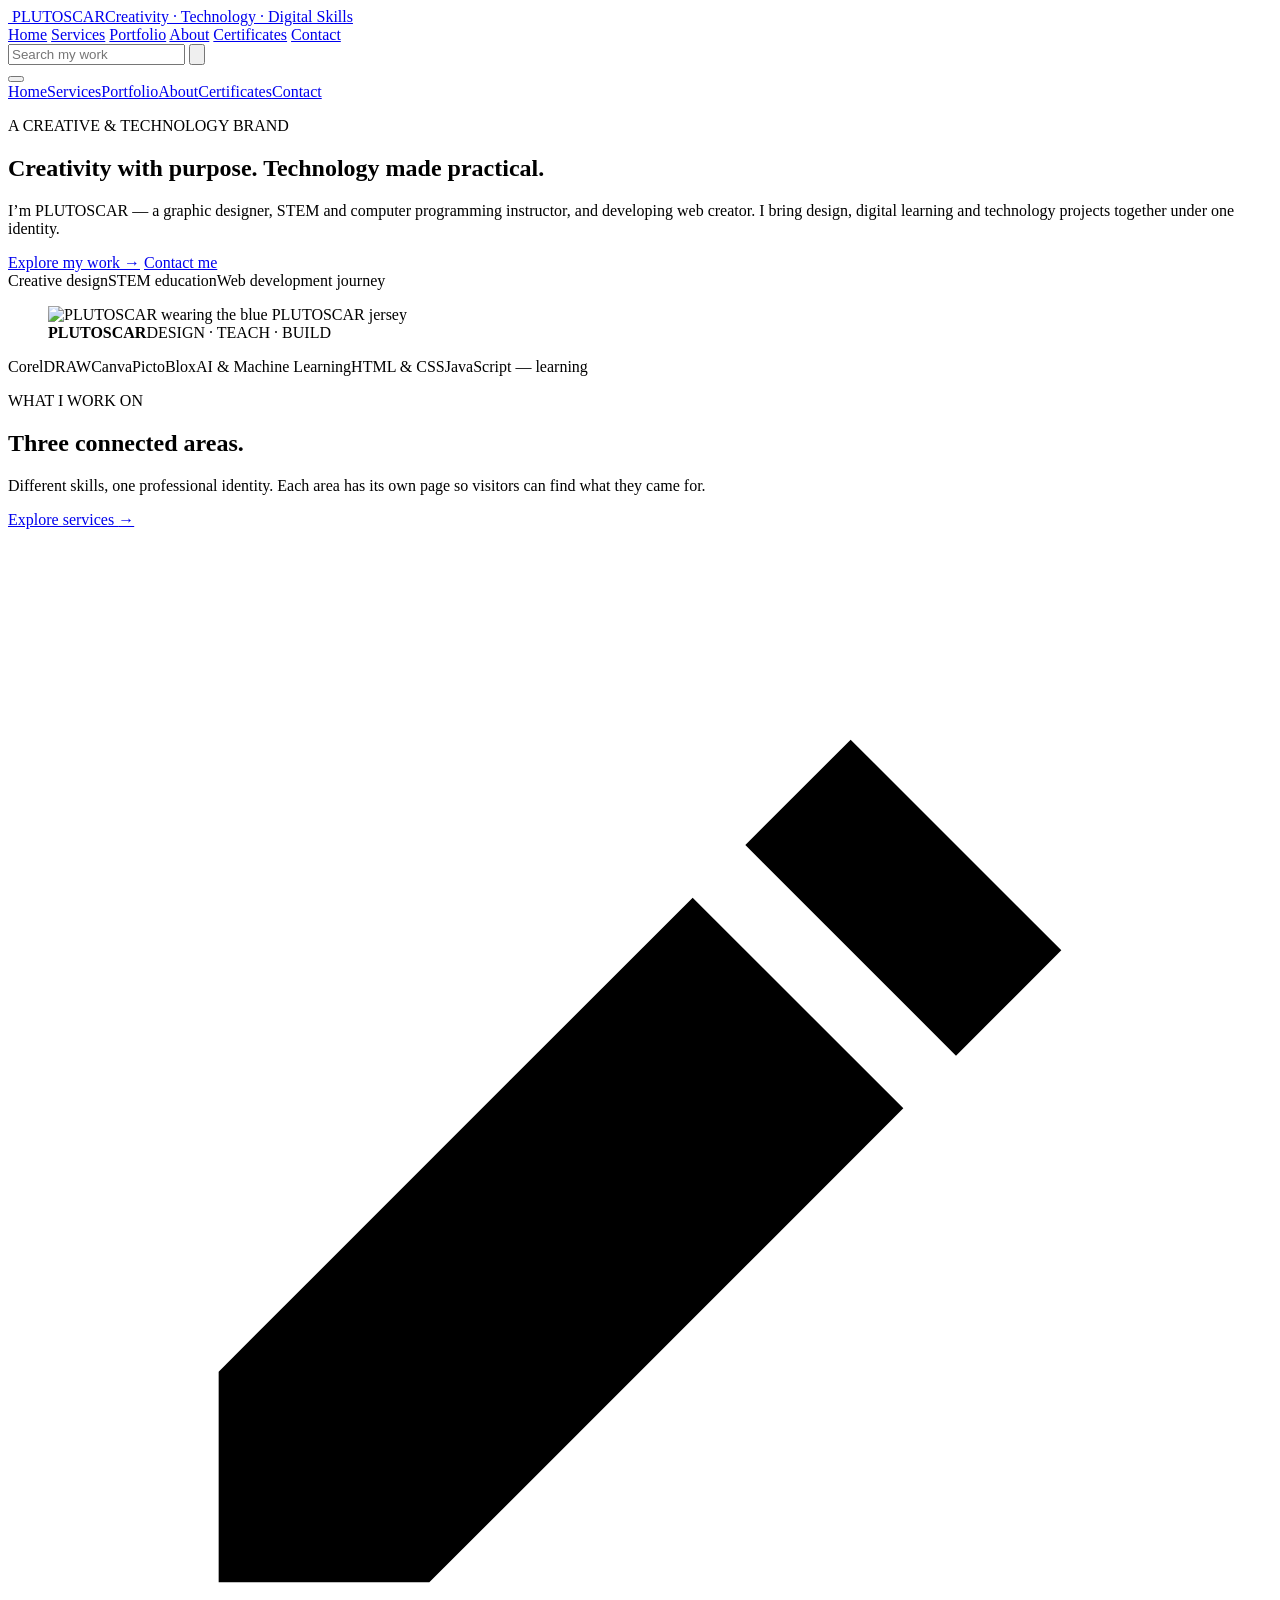
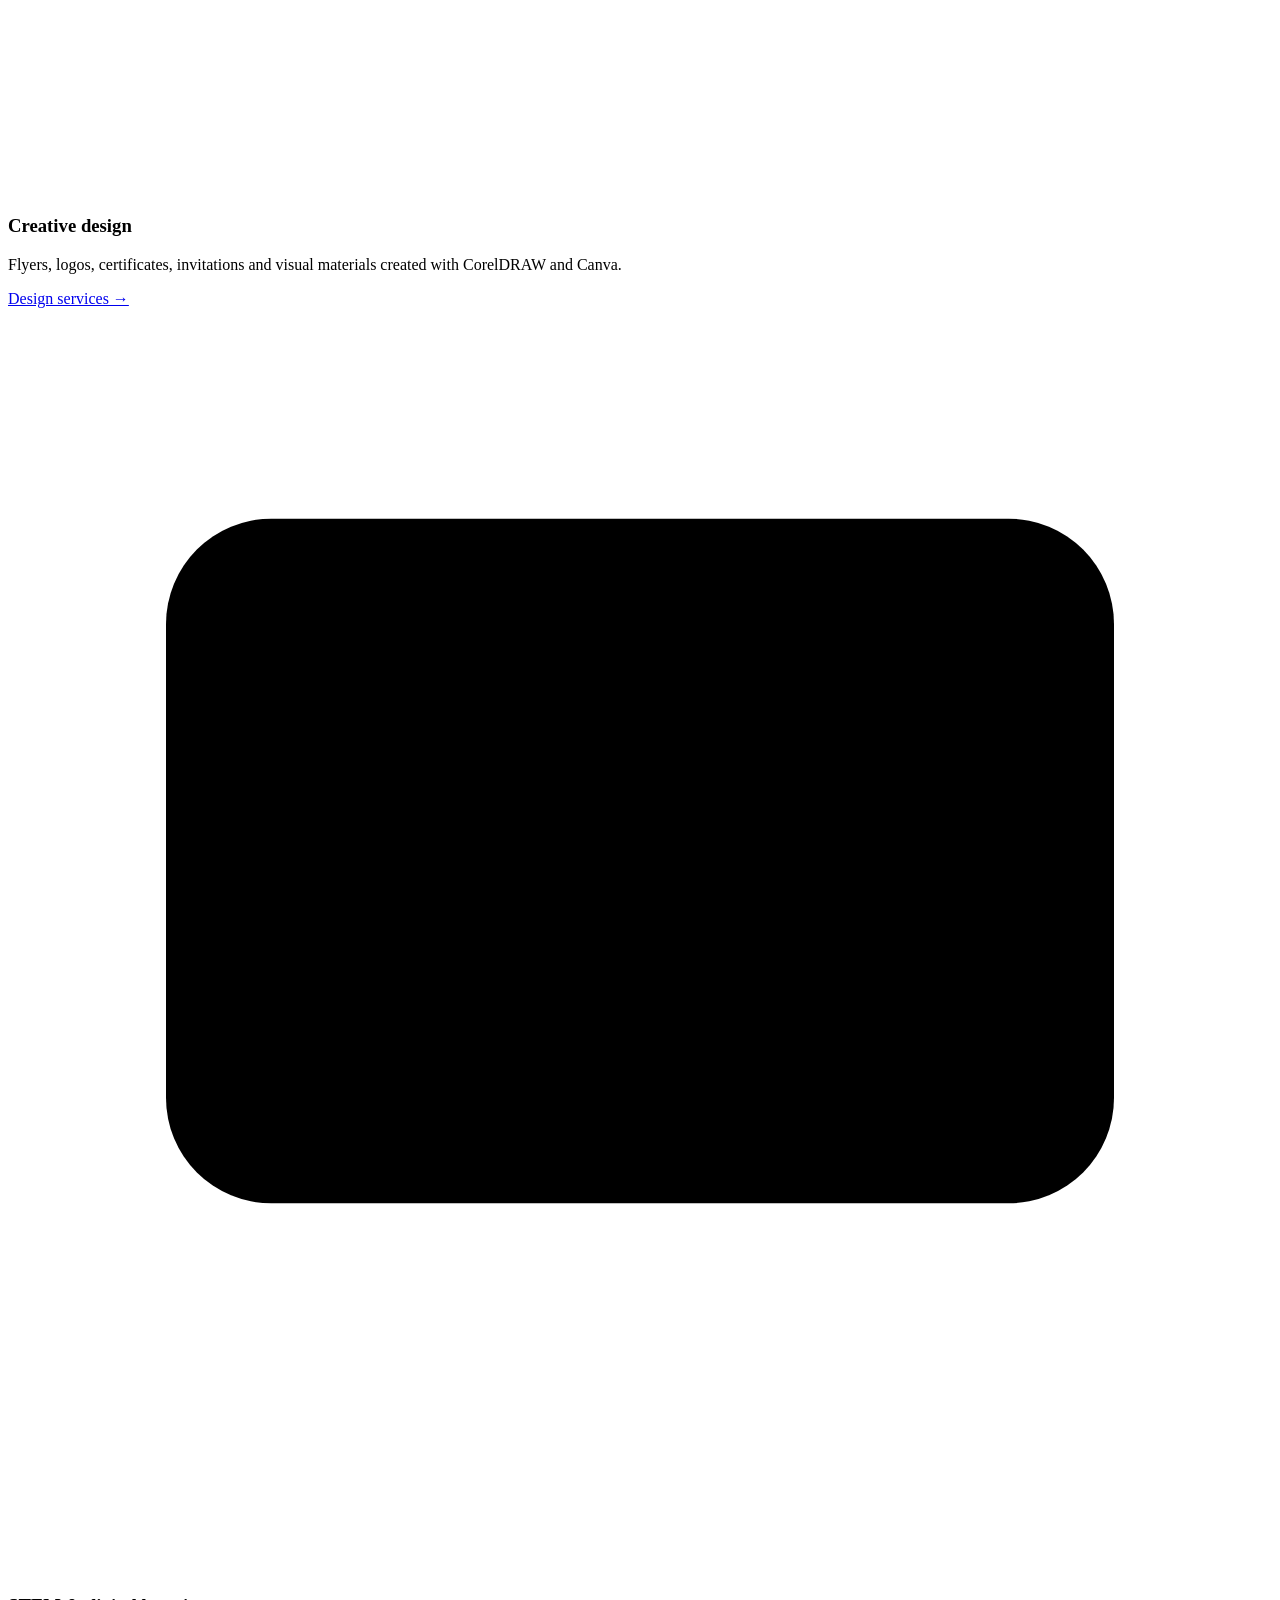
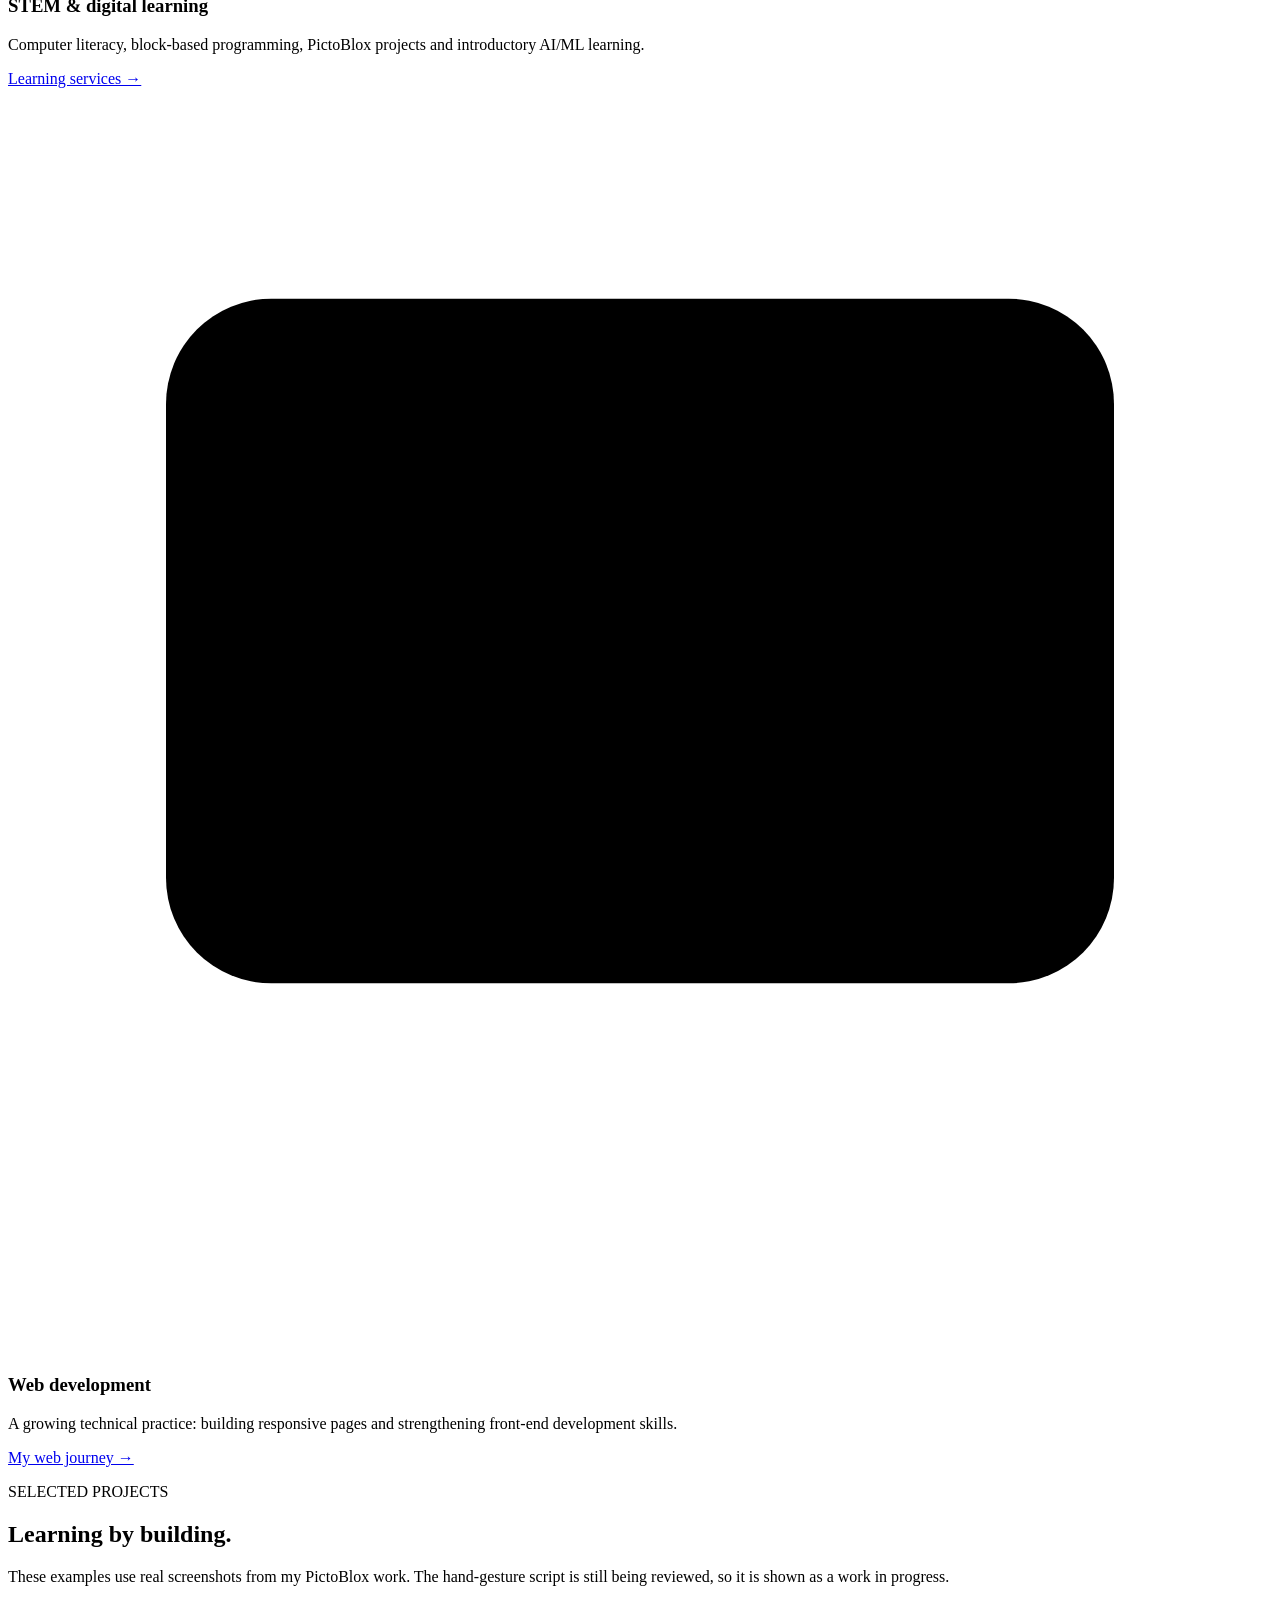
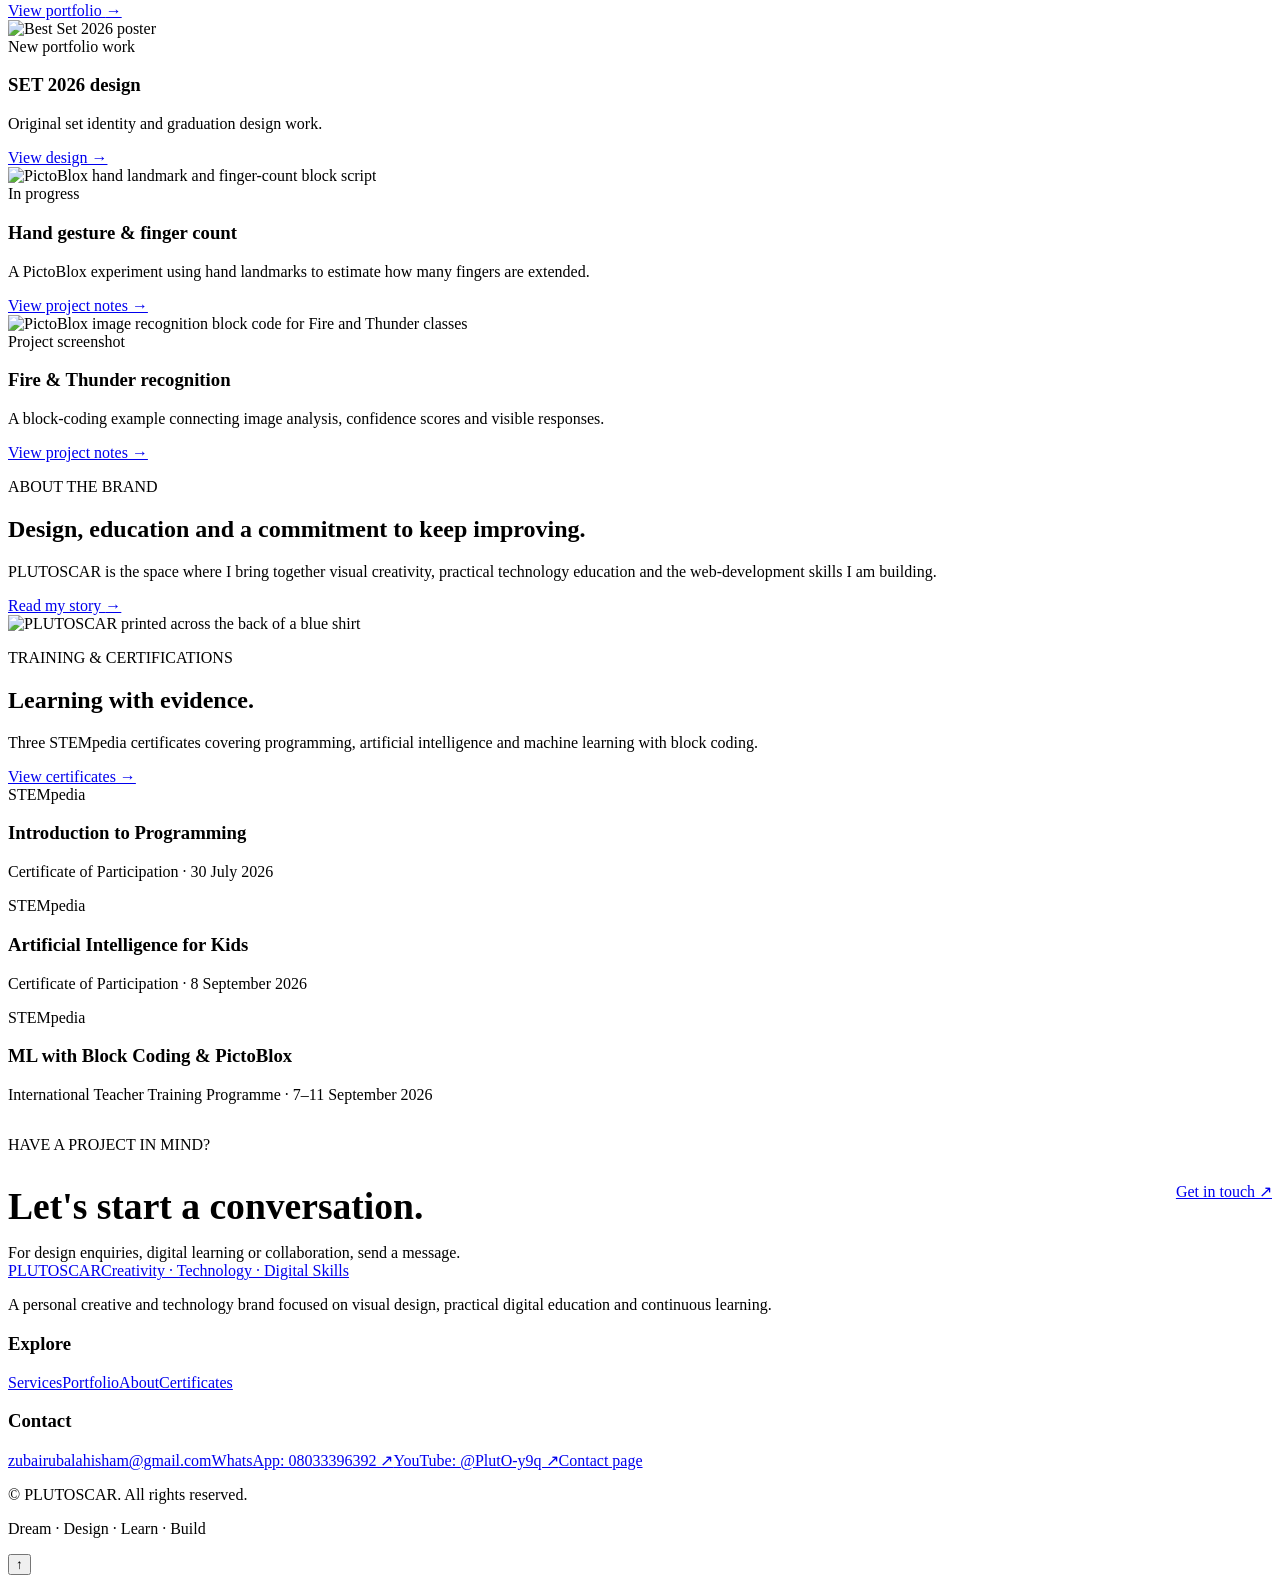
==== index.html @ b6f43dd4 "Add files via upload" ====
<!doctype html>
<html lang="en">
<head>
  <meta charset="utf-8">
  <meta name="viewport" content="width=device-width, initial-scale=1">
  <meta name="description" content="PLUTOSCAR brings together graphic design, STEM and digital education, and developing web projects.">
  <meta name="theme-color" content="#070b14">
  <title>PLUTOSCAR | Creativity, Technology & Digital Skills</title>
  <link rel="icon" href="assets/plutoscar-mark.svg" type="image/svg+xml">
  <link rel="stylesheet" href="css/General.css"><link rel="stylesheet" href="css/Header.css">
  <script src="js/main.js" defer></script>
</head>
<body data-page="home">
<header class="site-header">
  <div class="container header-inner">
    <a class="brand" href="index.html" aria-label="PLUTOSCAR home">
      <img class="brand-mark" src="assets/plutoscar-mark.svg" alt="">
      <span class="brand-copy"><span class="brand-name">PLUTOSCAR</span><span class="brand-tagline">Creativity · Technology · Digital Skills</span></span>
    </a>
    <nav class="desktop-nav" aria-label="Main navigation">
      <a class="nav-link" href="index.html" aria-current="page">Home</a>
      <a class="nav-link" href="services.html">Services</a>
      <a class="nav-link" href="portfolio.html">Portfolio</a>
      <a class="nav-link" href="about.html">About</a>
      <a class="nav-link" href="certificates.html">Certificates</a>
      <a class="nav-link" href="contact.html">Contact</a>
    </nav>
    <form class="site-search" action="portfolio.html" method="get" role="search" aria-label="Search portfolio">
      <input type="search" name="q" placeholder="Search my work" aria-label="Search my work">
      <button type="submit" aria-label="Search"><svg viewBox="0 0 24 24"><circle cx="10.8" cy="10.8" r="6.8"/><path d="m16 16 5 5"/></svg></button>
    </form>
    <button class="menu-toggle" type="button" aria-label="Open navigation menu" aria-expanded="false" aria-controls="mobile-nav"><span></span><span></span><span></span></button>
  </div>
  <nav class="mobile-nav" id="mobile-nav" aria-label="Mobile navigation">
    <a href="index.html" aria-current="page">Home</a><a href="services.html">Services</a><a href="portfolio.html">Portfolio</a><a href="about.html">About</a><a href="certificates.html">Certificates</a><a href="contact.html">Contact</a>
  </nav>
</header>
<main class="page-main">
  <section class="home-hero">
    <div class="container hero-grid">
      <div class="hero-copy reveal">
        <p class="eyebrow">A CREATIVE & TECHNOLOGY BRAND</p>
        <h1>Creativity with purpose. <span>Technology made practical.</span></h1>
        <p class="lead">I’m PLUTOSCAR — a graphic designer, STEM and computer programming instructor, and developing web creator. I bring design, digital learning and technology projects together under one identity.</p>
        <div class="hero-actions">
          <a class="button button-primary" href="portfolio.html">Explore my work <span aria-hidden="true">→</span></a>
          <a class="button button-secondary" href="contact.html">Contact me</a>
        </div>
        <div class="hero-meta"><span>Creative design</span><span>STEM education</span><span>Web development journey</span></div>
      </div>
      <figure class="portrait-wrap reveal">
        <img class="portrait" src="assets/photos/plutoscar-blue-shirt.jpg" alt="PLUTOSCAR wearing the blue PLUTOSCAR jersey">
        <figcaption class="portrait-caption"><strong>PLUTOSCAR</strong><span>DESIGN · TEACH · BUILD</span></figcaption>
      </figure>
    </div>
  </section>

  <div class="identity-strip" aria-label="Tools and areas"><span>CorelDRAW</span><span>Canva</span><span>PictoBlox</span><span>AI & Machine Learning</span><span>HTML & CSS</span><span>JavaScript — learning</span></div>

  <section class="section">
    <div class="container">
      <div class="section-heading reveal"><div><p class="eyebrow">WHAT I WORK ON</p><h2>Three connected areas.</h2><p>Different skills, one professional identity. Each area has its own page so visitors can find what they came for.</p></div><a class="text-link" href="services.html">Explore services <span aria-hidden="true">→</span></a></div>
      <div class="grid-3">
        <article class="card card-pad service-preview-card reveal"><div class="icon-box"><svg viewBox="0 0 24 24"><path d="m4 16 9-9 4 4-9 9H4zM14 6l2-2 4 4-2 2M4 20h16"/></svg></div><h3>Creative design</h3><p>Flyers, logos, certificates, invitations and visual materials created with CorelDRAW and Canva.</p><a class="text-link" href="services.html#design">Design services →</a></article>
        <article class="card card-pad service-preview-card reveal"><div class="icon-box"><svg viewBox="0 0 24 24"><rect x="3" y="4" width="18" height="13" rx="2"/><path d="M8 21h8M12 17v4M8 9l-2 2 2 2M16 9l2 2-2 2"/></svg></div><h3>STEM & digital learning</h3><p>Computer literacy, block-based programming, PictoBlox projects and introductory AI/ML learning.</p><a class="text-link" href="services.html#stem">Learning services →</a></article>
        <article class="card card-pad service-preview-card reveal"><div class="icon-box"><svg viewBox="0 0 24 24"><rect x="3" y="4" width="18" height="13" rx="2"/><path d="m8 9-2 2 2 2m8-4 2 2-2 2m-3-5-2 6M8 21h8m-4-4v4"/></svg></div><h3>Web development</h3><p>A growing technical practice: building responsive pages and strengthening front-end development skills.</p><a class="text-link" href="services.html#web">My web journey →</a></article>
      </div>
    </div>
  </section>

  <section class="section section-divider">
    <div class="container">
      <div class="section-heading reveal"><div><p class="eyebrow">SELECTED PROJECTS</p><h2>Learning by building.</h2><p>These examples use real screenshots from my PictoBlox work. The hand-gesture script is still being reviewed, so it is shown as a work in progress.</p></div><a class="text-link" href="portfolio.html">View portfolio <span aria-hidden="true">→</span></a></div>
      <div class="feature-work">
        <article class="card feature-card reveal"><img src="assets/portfolio/set-2026-poster.png" alt="Best Set 2026 poster"><div><span class="status">New portfolio work</span><h3>SET 2026 design</h3><p>Original set identity and graduation design work.</p><a class="text-link" href="portfolio.html#set-2026-poster">View design →</a></div></article>
        <article class="card feature-card reveal"><img src="assets/projects/pictoblox-hand-gesture-script.png" alt="PictoBlox hand landmark and finger-count block script"><div><span class="status status-wip">In progress</span><h3>Hand gesture & finger count</h3><p>A PictoBlox experiment using hand landmarks to estimate how many fingers are extended.</p><a class="text-link" href="portfolio.html#hand-gesture">View project notes →</a></div></article>
        <article class="card feature-card reveal"><img src="assets/projects/pictoblox-fire-thunder-recognition.png" alt="PictoBlox image recognition block code for Fire and Thunder classes"><div><span class="status">Project screenshot</span><h3>Fire & Thunder recognition</h3><p>A block-coding example connecting image analysis, confidence scores and visible responses.</p><a class="text-link" href="portfolio.html#fire-thunder">View project notes →</a></div></article>
      </div>
    </div>
  </section>

  <section class="section section-divider">
    <div class="container card home-about-band reveal">
      <div><p class="eyebrow">ABOUT THE BRAND</p><h2>Design, education and a commitment to keep improving.</h2><p class="lead">PLUTOSCAR is the space where I bring together visual creativity, practical technology education and the web-development skills I am building.</p><a class="button button-secondary" href="about.html">Read my story <span aria-hidden="true">→</span></a></div>
      <img class="home-about-photo" src="assets/photos/plutoscar-blue-shirt.jpg" alt="PLUTOSCAR printed across the back of a blue shirt">
    </div>
  </section>

  <section class="section section-divider">
    <div class="container">
      <div class="section-heading reveal"><div><p class="eyebrow">TRAINING & CERTIFICATIONS</p><h2>Learning with evidence.</h2><p>Three STEMpedia certificates covering programming, artificial intelligence and machine learning with block coding.</p></div><a class="text-link" href="certificates.html">View certificates →</a></div>
      <div class="grid-3">
        <article class="card card-pad reveal"><span class="status">STEMpedia</span><h3>Introduction to Programming</h3><p class="small">Certificate of Participation · 30 July 2026</p></article>
        <article class="card card-pad reveal"><span class="status">STEMpedia</span><h3>Artificial Intelligence for Kids</h3><p class="small">Certificate of Participation · 8 September 2026</p></article>
        <article class="card card-pad reveal"><span class="status">STEMpedia</span><h3>ML with Block Coding & PictoBlox</h3><p class="small">International Teacher Training Programme · 7–11 September 2026</p></article>
      </div>
    </div>
  </section>

  <section class="section-sm">
    <div class="container card card-pad reveal" style="display:flex;align-items:center;justify-content:space-between;gap:24px;flex-wrap:wrap">
      <div><p class="eyebrow">HAVE A PROJECT IN MIND?</p><h2 style="font-size:clamp(1.65rem,3vw,2.35rem);margin-bottom:7px">Let's start a conversation.</h2><p style="margin-bottom:0">For design enquiries, digital learning or collaboration, send a message.</p></div><a class="button button-primary" href="contact.html">Get in touch <span aria-hidden="true">↗</span></a>
    </div>
  </section>
</main>
<footer class="site-footer"><div class="container footer-main"><div class="footer-about"><a class="brand" href="index.html"><img class="brand-mark" src="assets/plutoscar-mark.svg" alt=""><span class="brand-copy"><span class="brand-name">PLUTOSCAR</span><span class="brand-tagline">Creativity · Technology · Digital Skills</span></span></a><p>A personal creative and technology brand focused on visual design, practical digital education and continuous learning.</p></div><div class="footer-column"><h3>Explore</h3><div class="footer-links"><a href="services.html">Services</a><a href="portfolio.html">Portfolio</a><a href="about.html">About</a><a href="certificates.html">Certificates</a></div></div><div class="footer-column"><h3>Contact</h3><div class="footer-links"><a href="mailto:zubairubalahisham@gmail.com">zubairubalahisham@gmail.com</a><a href="https://wa.me/2348033396392" target="_blank" rel="noopener">WhatsApp: 08033396392 ↗</a><a href="https://www.youtube.com/@PlutO-y9q" target="_blank" rel="noopener noreferrer">YouTube: @PlutO-y9q ↗</a><a href="contact.html">Contact page</a></div></div></div><div class="container footer-bottom"><p>© <span data-current-year></span> PLUTOSCAR. All rights reserved.</p><p>Dream · Design · Learn · Build</p></div></footer>
<button class="back-to-top" type="button" aria-label="Back to top">↑</button>
</body>
</html>
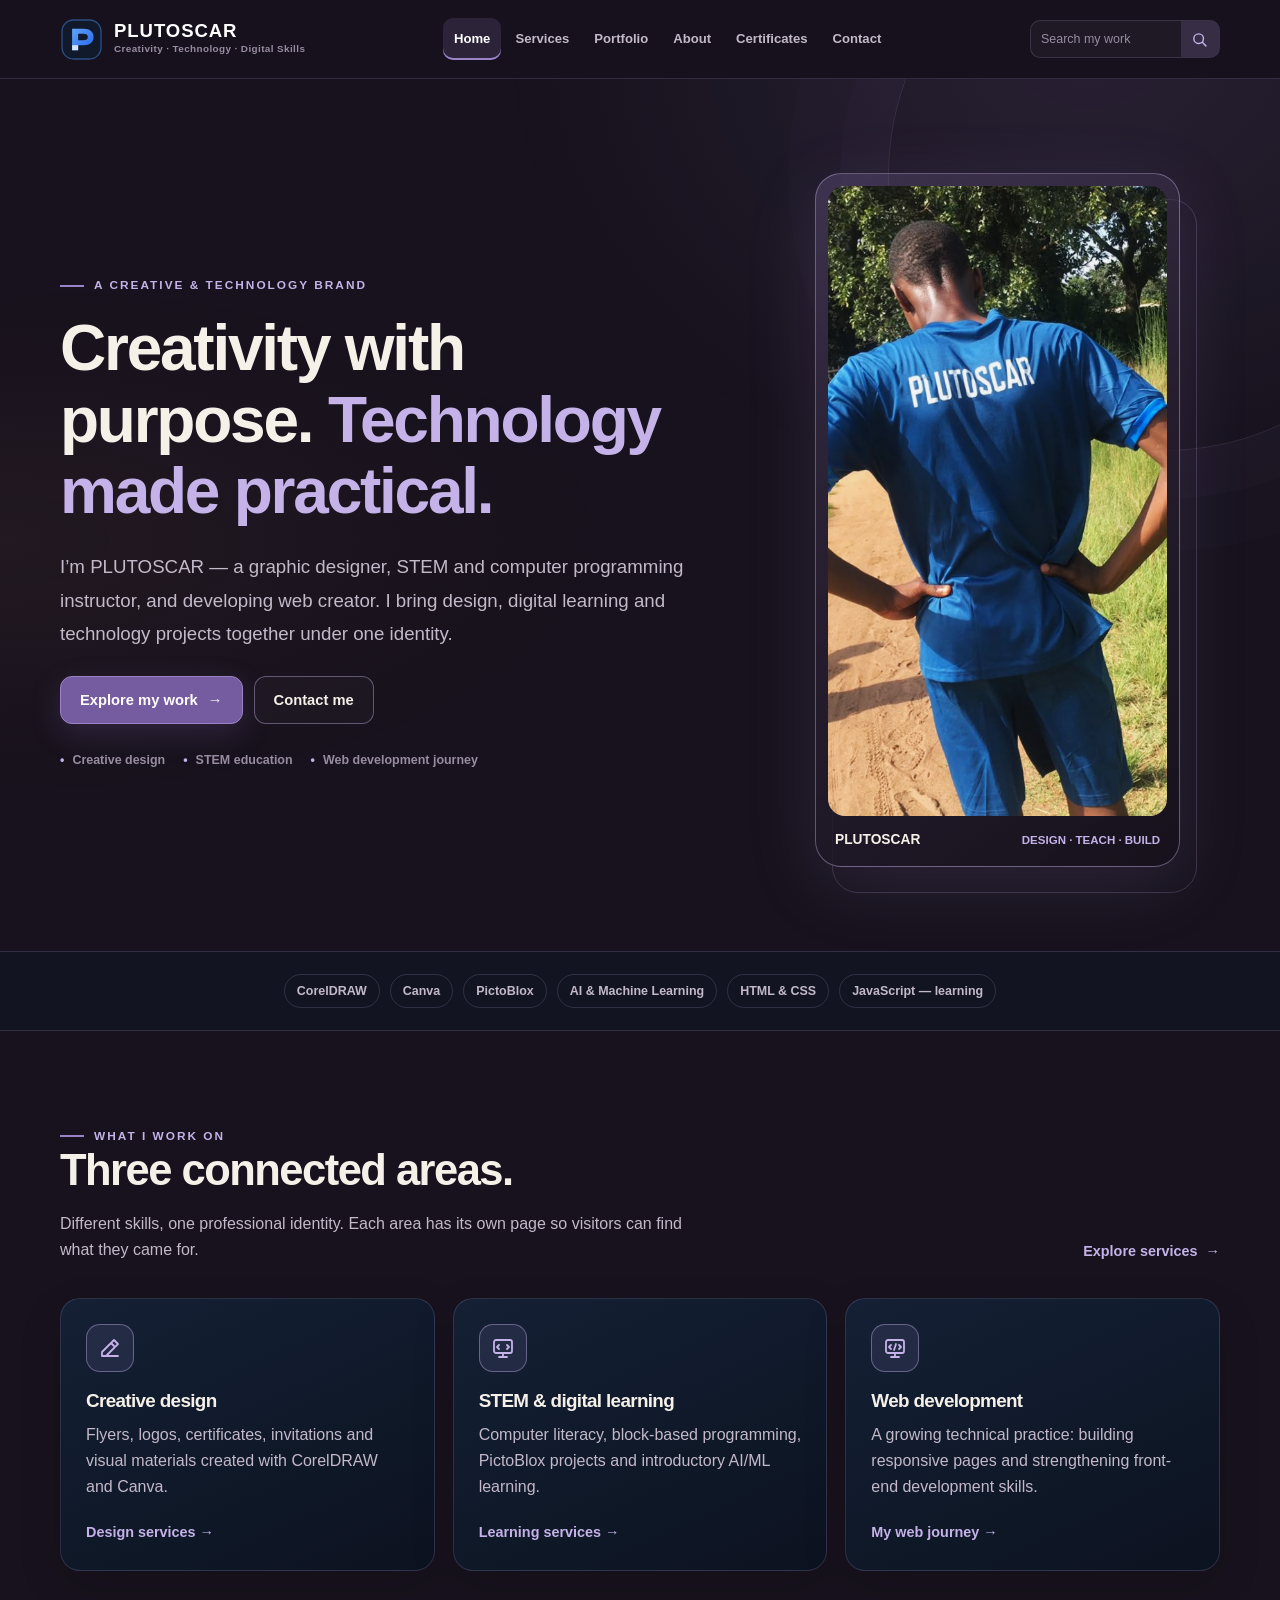
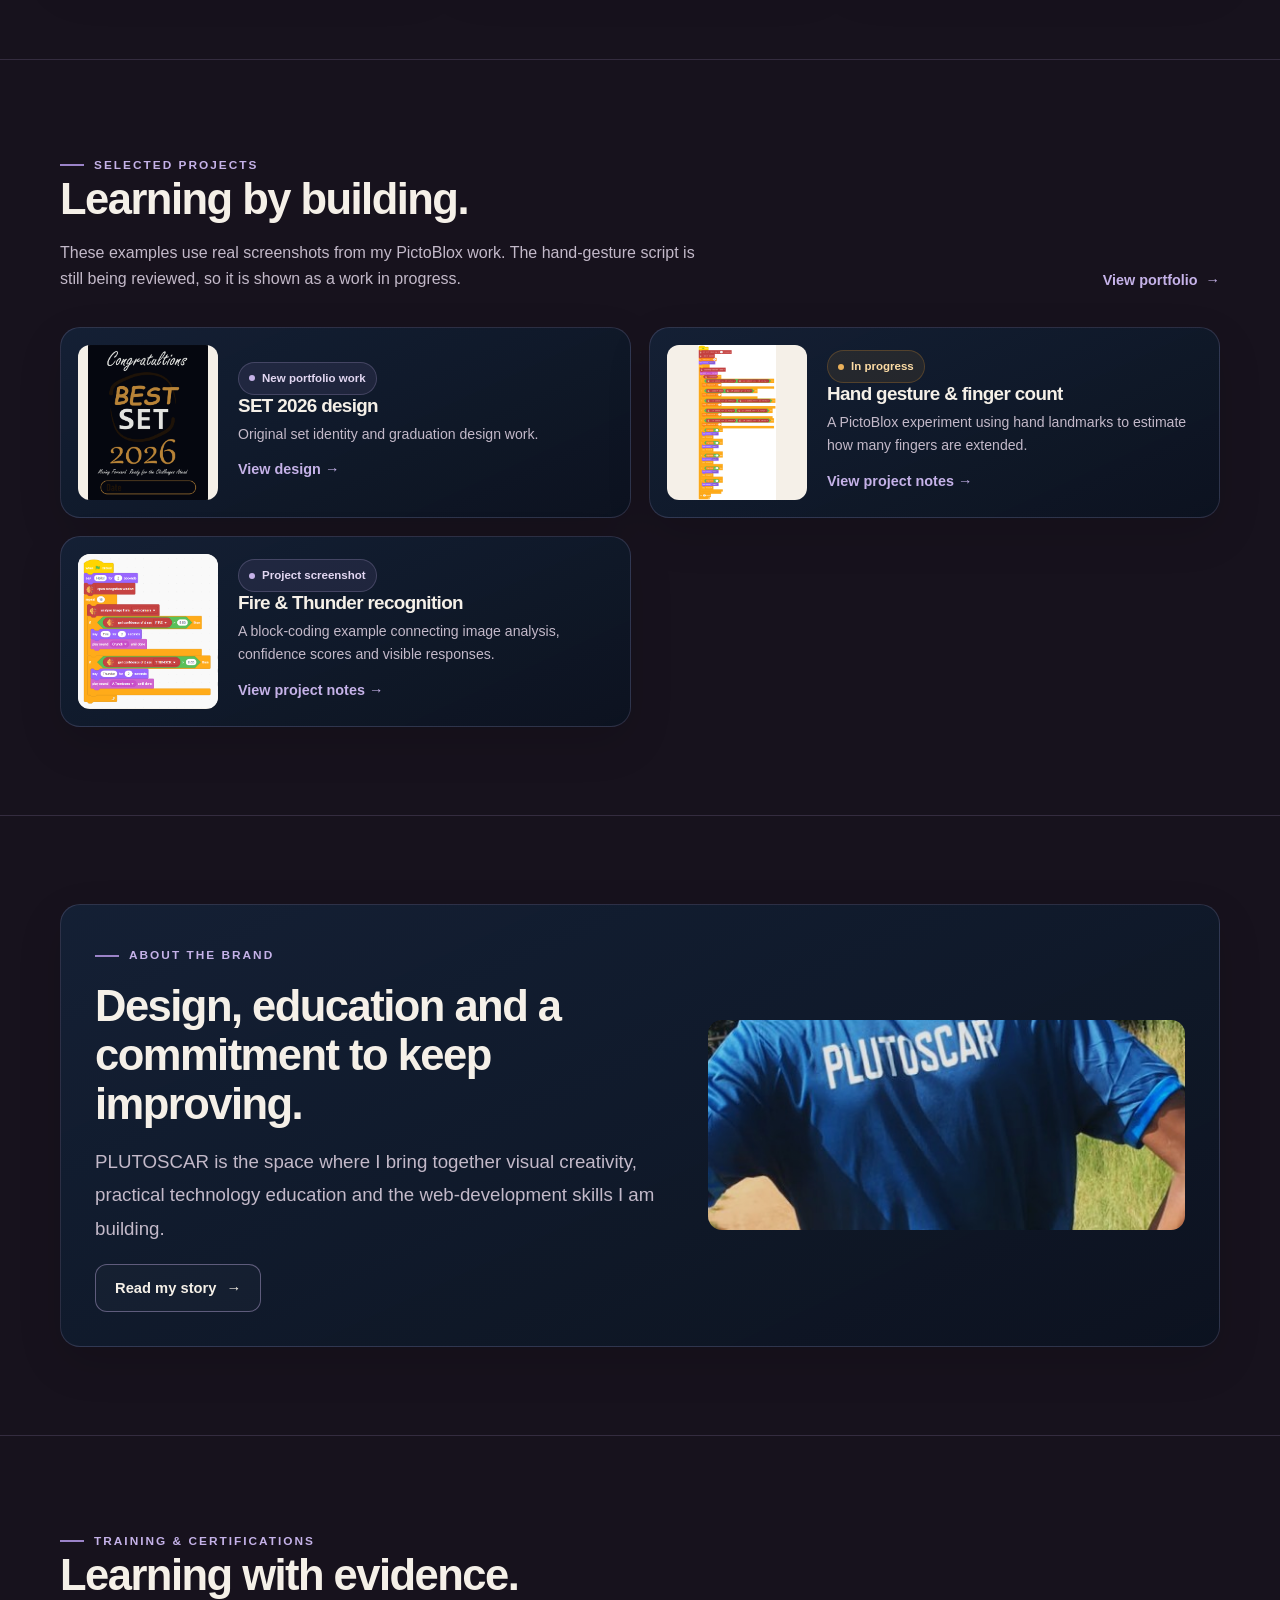
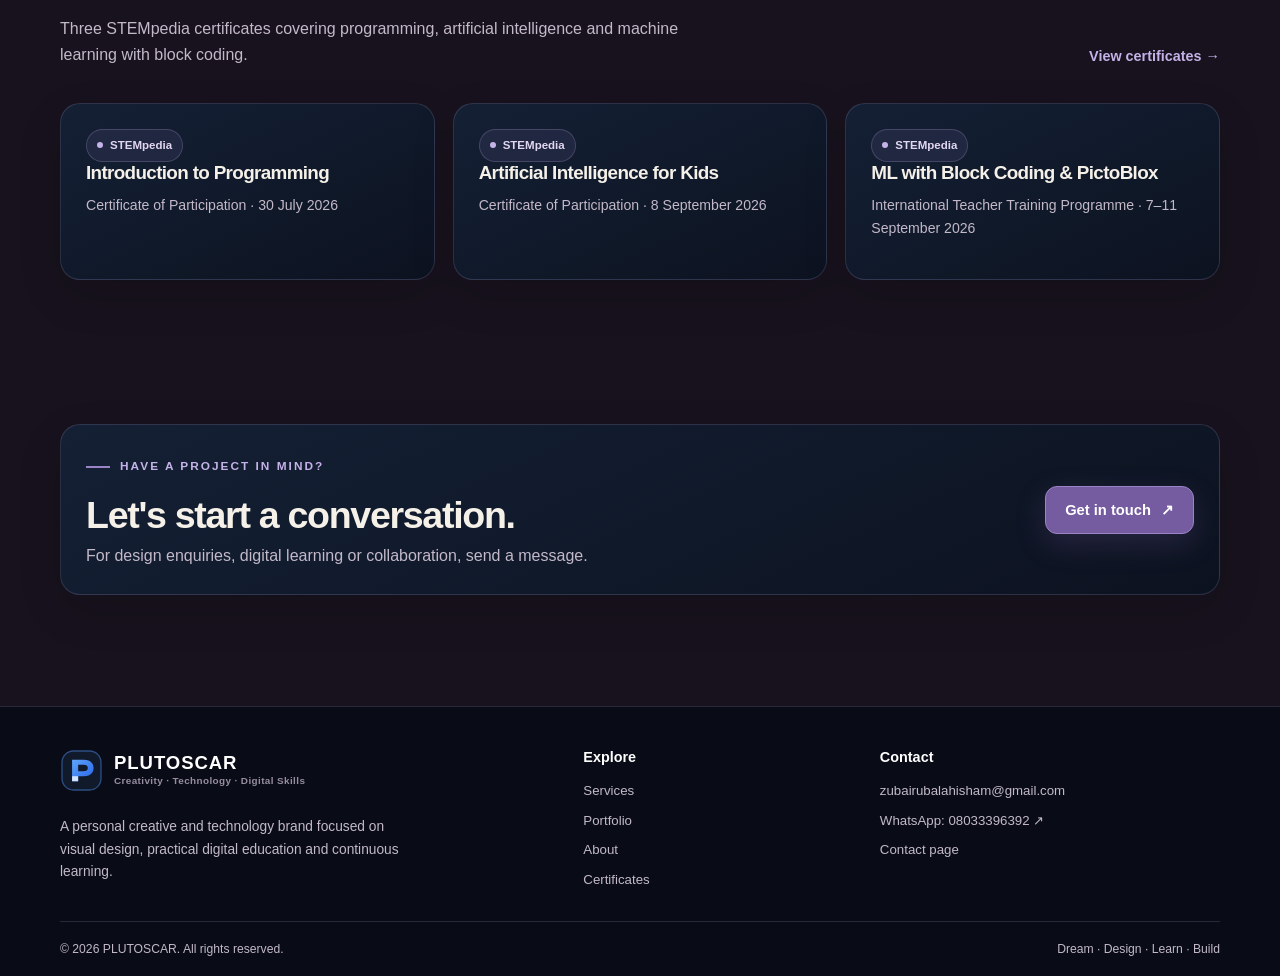
==== commit 596162d2: "Implement mobile search form in navigation Added a mobile search form to the navigation menu." ====
--- a/index.html
+++ b/index.html
@@ -33,6 +33,13 @@
   </div>
   <nav class="mobile-nav" id="mobile-nav" aria-label="Mobile navigation">
     <a href="index.html" aria-current="page">Home</a><a href="services.html">Services</a><a href="portfolio.html">Portfolio</a><a href="about.html">About</a><a href="certificates.html">Certificates</a><a href="contact.html">Contact</a>
+  
+    <form class="mobile-search" action="portfolio.html" method="get" role="search" aria-label="Search portfolio">
+      <input type="search" name="q" placeholder="Search my work" aria-label="Search my work">
+      <button type="submit" aria-label="Search">
+        <svg viewBox="0 0 24 24" aria-hidden="true"><circle cx="10.8" cy="10.8" r="6.8"/><path d="m16 16 5 5"/></svg>
+      </button>
+    </form>
   </nav>
 </header>
 <main class="page-main">
@@ -103,7 +110,7 @@
     </div>
   </section>
 </main>
-<footer class="site-footer"><div class="container footer-main"><div class="footer-about"><a class="brand" href="index.html"><img class="brand-mark" src="assets/plutoscar-mark.svg" alt=""><span class="brand-copy"><span class="brand-name">PLUTOSCAR</span><span class="brand-tagline">Creativity · Technology · Digital Skills</span></span></a><p>A personal creative and technology brand focused on visual design, practical digital education and continuous learning.</p></div><div class="footer-column"><h3>Explore</h3><div class="footer-links"><a href="services.html">Services</a><a href="portfolio.html">Portfolio</a><a href="about.html">About</a><a href="certificates.html">Certificates</a></div></div><div class="footer-column"><h3>Contact</h3><div class="footer-links"><a href="mailto:zubairubalahisham@gmail.com">zubairubalahisham@gmail.com</a><a href="https://wa.me/2348033396392" target="_blank" rel="noopener">WhatsApp: 08033396392 ↗</a><a href="https://www.youtube.com/@PlutO-y9q" target="_blank" rel="noopener noreferrer">YouTube: @PlutO-y9q ↗</a><a href="contact.html">Contact page</a></div></div></div><div class="container footer-bottom"><p>© <span data-current-year></span> PLUTOSCAR. All rights reserved.</p><p>Dream · Design · Learn · Build</p></div></footer>
+<footer class="site-footer"><div class="container footer-main"><div class="footer-about"><a class="brand" href="index.html"><img class="brand-mark" src="assets/plutoscar-mark.svg" alt=""><span class="brand-copy"><span class="brand-name">PLUTOSCAR</span><span class="brand-tagline">Creativity · Technology · Digital Skills</span></span></a><p>A personal creative and technology brand focused on visual design, practical digital education and continuous learning.</p></div><div class="footer-column"><h3>Explore</h3><div class="footer-links"><a href="services.html">Services</a><a href="portfolio.html">Portfolio</a><a href="about.html">About</a><a href="certificates.html">Certificates</a></div></div><div class="footer-column"><h3>Contact</h3><div class="footer-links"><a href="mailto:zubairubalahisham@gmail.com">zubairubalahisham@gmail.com</a><a href="https://wa.me/2348033396392" target="_blank" rel="noopener">WhatsApp: 08033396392 ↗</a><a href="contact.html">Contact page</a></div></div></div><div class="container footer-bottom"><p>© <span data-current-year></span> PLUTOSCAR. All rights reserved.</p><p>Dream · Design · Learn · Build</p></div></footer>
 <button class="back-to-top" type="button" aria-label="Back to top">↑</button>
 </body>
 </html>
--- a/css/General.css
+++ b/css/General.css
@@ -0,0 +1,253 @@
+:root {
+  --bg: #17121d;
+  --bg-soft: #211a29;
+  --surface: #2a2133;
+  --surface-raised: #342840;
+  --blue: #9b83c8;
+  --blue-dark: #755b9f;
+  --blue-light: #c5b2e8;
+  --blue-pale: #e2d7f2;
+  --text: #f5f0e8;
+  --muted: #c3b9c9;
+  --muted-2: #988ca1;
+  --line: rgba(197, 178, 232, .17);
+  --line-strong: rgba(197, 178, 232, .42);
+  --content-width: 1160px;
+  --header-height: 78px;
+  --radius: 20px;
+  --shadow-blue: 0 18px 70px rgba(155, 131, 200, .16);
+}
+* { box-sizing: border-box; }
+html { scroll-behavior: smooth; scroll-padding-top: 100px; }
+body { margin: 0; min-width: 320px; background: var(--bg); color: var(--text); font-family: Inter, "Segoe UI", Arial, sans-serif; line-height: 1.65; }
+body::before { content: ""; position: fixed; inset: 0; z-index: -1; pointer-events: none; background: radial-gradient(ellipse at 85% 5%, rgba(155,131,200,.13), transparent 38%), radial-gradient(ellipse at 0% 60%, rgba(229,138,120,.055), transparent 34%); }
+a { color: inherit; text-decoration: none; }
+img { display: block; max-width: 100%; }
+button, input, textarea, select { font: inherit; }
+button, a { -webkit-tap-highlight-color: transparent; }
+button { cursor: pointer; }
+:focus-visible { outline: 3px solid var(--blue-light); outline-offset: 3px; }
+.container { width: min(var(--content-width), calc(100% - 44px)); margin-inline: auto; }
+.page-main { min-height: 70vh; }
+.section { padding: 88px 0; }
+.section-sm { padding: 56px 0; }
+.section-divider { border-top: 1px solid var(--line); }
+.eyebrow { display: inline-flex; align-items: center; gap: 10px; margin: 0 0 17px; color: var(--blue-light); font-size: .74rem; font-weight: 800; letter-spacing: .17em; text-transform: uppercase; }
+.eyebrow::before { content: ""; width: 24px; height: 2px; background: var(--blue); }
+h1, h2, h3, p { margin-top: 0; }
+h1, h2, h3 { line-height: 1.12; letter-spacing: -.035em; }
+h1 { max-width: 780px; margin-bottom: 22px; font-size: clamp(2.6rem, 5vw, 4.8rem); font-weight: 850; }
+h2 { margin-bottom: 16px; font-size: clamp(2rem, 3.4vw, 3.15rem); font-weight: 800; }
+h3 { margin-bottom: 11px; font-size: 1.18rem; }
+p { color: var(--muted); }
+.lead { max-width: 700px; font-size: clamp(1.02rem, 1.6vw, 1.17rem); line-height: 1.8; }
+.blue-text { color: var(--blue-light); }
+.muted { color: var(--muted); }
+.small { font-size: .88rem; }
+.section-heading { display: flex; justify-content: space-between; align-items: end; gap: 25px; margin-bottom: 34px; }
+.section-heading p { max-width: 650px; margin-bottom: 0; }
+.section-label { color: var(--blue-light); font-size: .76rem; font-weight: 800; letter-spacing: .14em; text-transform: uppercase; }
+.button { display: inline-flex; justify-content: center; align-items: center; gap: 10px; min-height: 48px; padding: 0 19px; border: 1px solid transparent; border-radius: 12px; font-size: .92rem; font-weight: 750; transition: transform .2s ease, background .2s ease, border-color .2s ease, box-shadow .2s ease; }
+.button:hover { transform: translateY(-2px); }
+.button-primary { color: #fff; background: var(--blue-dark); border-color: #9b83c8; box-shadow: 0 10px 30px rgba(117,91,159,.24); }
+.button-primary:hover { background: #8b70b5; box-shadow: 0 14px 34px rgba(117,91,159,.32); }
+.button-secondary { color: var(--text); background: rgba(255,255,255,.025); border-color: var(--line-strong); }
+.button-secondary:hover { background: rgba(155,131,200,.12); border-color: var(--blue-light); }
+.button-quiet { color: #e58a78; background: transparent; border-color: transparent; padding-inline: 0; }
+.button-small { min-height: 39px; padding-inline: 13px; font-size: .84rem; }
+.card { background: linear-gradient(155deg, rgba(20,34,56,.9), rgba(12,19,32,.96)); border: 1px solid var(--line); border-radius: var(--radius); box-shadow: 0 16px 45px rgba(0,0,0,.12); }
+.card-pad { padding: 25px; }
+.grid-3 { display: grid; grid-template-columns: repeat(3, minmax(0,1fr)); gap: 18px; }
+.grid-2 { display: grid; grid-template-columns: repeat(2, minmax(0,1fr)); gap: 20px; }
+.icon-box { display: grid; place-items: center; width: 48px; height: 48px; margin-bottom: 18px; border: 1px solid var(--line-strong); border-radius: 14px; background: rgba(155,131,200,.13); color: var(--blue-light); }
+.icon-box svg { width: 24px; height: 24px; fill: none; stroke: currentColor; stroke-width: 1.8; stroke-linecap: round; stroke-linejoin: round; }
+.tag-list { display: flex; flex-wrap: wrap; gap: 8px; margin-top: 18px; }
+.tag { display: inline-flex; align-items: center; padding: 6px 10px; border: 1px solid var(--line); border-radius: 999px; background: rgba(255,255,255,.025); color: var(--muted); font-size: .75rem; font-weight: 650; }
+.status { display: inline-flex; align-items: center; gap: 7px; width: fit-content; padding: 6px 10px; border: 1px solid rgba(197,178,232,.22); border-radius: 999px; background: rgba(155,131,200,.11); color: var(--blue-pale); font-size: .72rem; font-weight: 750; }
+.status::before { content: ""; width: 6px; height: 6px; border-radius: 50%; background: var(--blue-light); }
+.status-wip { color: #fcdba4; background: rgba(217,145,44,.10); border-color: rgba(217,145,44,.25); }
+.status-wip::before { background: #eab05a; }
+.text-link { display: inline-flex; align-items: center; gap: 8px; color: var(--blue-light); font-size: .9rem; font-weight: 750; }
+.text-link:hover { color: #e58a78; }
+.callout { padding: 18px 20px; border-left: 3px solid var(--blue); border-radius: 0 12px 12px 0; background: rgba(155,131,200,.08); color: var(--muted); }
+.empty-state { padding: 24px; border: 1px dashed var(--line-strong); border-radius: 16px; background: rgba(255,255,255,.02); }
+.empty-state strong { display: block; margin-bottom: 6px; color: var(--text); }
+.page-hero { padding: 70px 0 46px; border-bottom: 1px solid var(--line); background: linear-gradient(110deg, rgba(42,33,51,.78), rgba(23,18,29,.12)); }
+.page-hero h1 { max-width: 850px; font-size: clamp(2.5rem, 4.8vw, 4rem); }
+.page-hero .lead { margin-bottom: 0; }
+.breadcrumb { display: flex; align-items: center; gap: 9px; margin-bottom: 20px; color: var(--muted-2); font-size: .8rem; }
+.breadcrumb a:hover { color: var(--blue-light); }
+ .reveal { opacity: 1; transform: none; }
+html.has-js .reveal { opacity: 0; transform: translateY(16px); transition: opacity .5s ease, transform .5s ease; }
+html.has-js .reveal.is-visible { opacity: 1; transform: none; }
+.back-to-top { position: fixed; right: 22px; bottom: 22px; z-index: 35; display: grid; place-items: center; width: 44px; height: 44px; border: 1px solid var(--line-strong); border-radius: 13px; background: #342840; color: #fff; opacity: 0; pointer-events: none; transform: translateY(8px); transition: .2s ease; }
+.back-to-top.visible { opacity: 1; pointer-events: auto; transform: none; }
+/* Home page */
+.home-hero { position: relative; padding: 78px 0 68px; overflow: hidden; }
+.home-hero::after { content: ""; position: absolute; top: -180px; right: -160px; width: 550px; height: 550px; border: 1px solid rgba(197,178,232,.13); border-radius: 50%; box-shadow: 0 0 0 48px rgba(155,131,200,.025), 0 0 0 100px rgba(155,131,200,.02); pointer-events: none; }
+.hero-grid { position: relative; z-index: 1; display: grid; grid-template-columns: minmax(0,1.18fr) minmax(310px,.82fr); align-items: center; gap: clamp(35px, 6vw, 82px); }
+.hero-copy h1 { max-width: 720px; }
+.hero-copy h1 span { color: var(--blue-light); }
+.hero-copy .lead { max-width: 675px; margin-bottom: 25px; }
+.hero-actions { display: flex; flex-wrap: wrap; gap: 11px; }
+.hero-meta { display: flex; flex-wrap: wrap; gap: 10px 18px; margin-top: 26px; color: var(--muted-2); font-size: .78rem; font-weight: 700; }
+.hero-meta span::before { content: "•"; margin-right: 8px; color: var(--blue-light); }
+.portrait-wrap { position: relative; width: min(100%, 365px); justify-self: end; padding: 12px; border: 1px solid var(--line-strong); border-radius: 26px; background: linear-gradient(145deg, rgba(155,131,200,.24), rgba(42,33,51,.78) 48%, rgba(23,18,29,.92)); box-shadow: var(--shadow-blue); }
+.portrait-wrap::before { content: ""; position: absolute; top: 25px; right: -18px; z-index: -1; width: 100%; height: 100%; border: 1px solid rgba(197,178,232,.2); border-radius: 26px; }
+.portrait { width: 100%; height: 630px; object-fit: cover; object-position: center top; border-radius: 17px; background: #2a2133; }
+.portrait-caption { display: flex; align-items: center; justify-content: space-between; gap: 12px; padding: 13px 7px 2px; }
+.portrait-caption strong { font-size: .86rem; }
+.portrait-caption span { color: var(--blue-light); font-size: .72rem; font-weight: 750; }
+.identity-strip { display: flex; align-items: center; justify-content: center; flex-wrap: wrap; gap: 10px; padding: 22px; border-top: 1px solid var(--line); border-bottom: 1px solid var(--line); background: rgba(16,26,43,.45); }
+.identity-strip span { padding: 6px 12px; border: 1px solid var(--line); border-radius: 999px; color: var(--muted); font-size: .78rem; font-weight: 700; }
+.service-preview-card { min-height: 230px; }
+.service-preview-card p { margin-bottom: 18px; }
+.feature-work { display: grid; grid-template-columns: 1fr 1fr; gap: 18px; }
+.feature-card { display: grid; grid-template-columns: 140px 1fr; gap: 20px; align-items: center; padding: 17px; }
+.feature-card img { width: 140px; height: 155px; object-fit: contain; border-radius: 12px; background: #f5f0e8; }
+.feature-card h3 { margin-bottom: 7px; }
+.feature-card p { margin-bottom: 10px; font-size: .88rem; }
+.home-about-band { display: grid; grid-template-columns: 1.1fr .9fr; align-items: center; gap: 30px; padding: 34px; }
+.home-about-photo { width: 100%; height: 210px; object-fit: cover; object-position: center 36%; border-radius: 14px; opacity: .92; }
+/* Services */
+.service-detail { position: relative; padding: 29px; overflow: hidden; }
+.service-detail::after { content: ""; position: absolute; right: -45px; bottom: -55px; width: 150px; height: 150px; border: 1px solid rgba(197,178,232,.12); border-radius: 50%; box-shadow: 0 0 0 20px rgba(155,131,200,.025), 0 0 0 42px rgba(155,131,200,.02); }
+.service-detail ul, .plain-list { padding-left: 19px; color: var(--muted); }
+.service-detail li, .plain-list li { margin: 8px 0; }
+.service-detail .service-icon { position: relative; z-index: 1; }
+.service-note { margin-top: 22px; padding: 20px; border: 1px solid var(--line); border-radius: 14px; background: rgba(255,255,255,.02); }
+/* Portfolio */
+.portfolio-tools { display: flex; flex-wrap: wrap; align-items: center; justify-content: space-between; gap: 14px; margin-bottom: 25px; }
+.filter-list { display: flex; flex-wrap: wrap; gap: 8px; }
+.filter-button { padding: 9px 13px; border: 1px solid var(--line); border-radius: 999px; background: transparent; color: var(--muted); font-size: .8rem; font-weight: 750; }
+.filter-button:hover, .filter-button.active { border-color: var(--blue); background: rgba(155,131,200,.16); color: #fff; }
+.portfolio-search { width: min(100%, 290px); min-height: 42px; padding: 0 13px; border: 1px solid var(--line-strong); border-radius: 11px; background: #0b1220; color: var(--text); }
+.portfolio-grid { display: grid; grid-template-columns: repeat(2, minmax(0,1fr)); gap: 20px; }
+.project-card { overflow: hidden; }
+.project-media { position: relative; display: grid; place-items: center; min-height: 245px; padding: 17px; background: #f5f0e8; }
+.project-media img { max-width: 100%; max-height: 335px; width: auto; height: auto; object-fit: contain; border-radius: 6px; }
+.project-media.dark-media { background: linear-gradient(135deg, #211a29, #342840); color: #e2d7f2; }
+.project-media.dark-media .code-display { width: 100%; padding: 25px; border: 1px solid rgba(197,178,232,.28); border-radius: 12px; background: rgba(0,0,0,.24); font-family: Consolas, monospace; font-size: .85rem; line-height: 1.8; }
+.code-display span { display: block; }
+.code-display .code-blue { color: #e58a78; }
+.project-info { padding: 21px; }
+.project-info h3 { margin: 9px 0 7px; }
+.project-info p { margin-bottom: 12px; font-size: .9rem; }
+.project-meta { display: flex; justify-content: space-between; align-items: center; gap: 10px; color: var(--muted-2); font-size: .74rem; }
+.project-card[hidden] { display: none !important; }
+.project-image-button { display: block; width: 100%; padding: 0; border: 0; background: none; }
+.project-image-button:focus-visible { outline-offset: -5px; }
+/* About */
+.about-layout { display: grid; grid-template-columns: .8fr 1.2fr; gap: 42px; align-items: start; }
+.about-photo { position: sticky; top: 105px; padding: 10px; border: 1px solid var(--line-strong); border-radius: 22px; background: var(--surface); }
+.about-photo img { width: 100%; height: auto; max-height: 720px; object-fit: contain; object-position: center top; border-radius: 14px; }
+.about-copy p { max-width: 760px; }
+.value-list { display: grid; gap: 12px; margin-top: 25px; }
+.value-item { display: flex; align-items: flex-start; gap: 14px; padding: 15px; border: 1px solid var(--line); border-radius: 13px; background: rgba(255,255,255,.02); }
+.value-number { color: var(--blue-light); font-weight: 850; }
+.value-item strong { display: block; margin-bottom: 2px; }
+.value-item p { margin: 0; font-size: .86rem; }
+/* Certificates */
+.certificate-grid { display: grid; grid-template-columns: repeat(2, minmax(0,1fr)); gap: 22px; }
+.certificate-card { padding: 16px; overflow: hidden; }
+.certificate-preview { display: grid; place-items: center; min-height: 210px; padding: 12px; border-radius: 13px; background: #f5f0e8; }
+.certificate-preview img { width: 100%; height: 220px; object-fit: contain; }
+.certificate-body { padding: 18px 5px 5px; }
+.certificate-body h3 { margin: 10px 0 8px; }
+.certificate-body p { margin-bottom: 8px; font-size: .88rem; }
+.certificate-details { display: grid; gap: 5px; margin: 14px 0; color: var(--muted); font-size: .8rem; }
+/* Contact */
+.contact-layout { display: grid; grid-template-columns: .85fr 1.15fr; gap: 25px; align-items: start; }
+.contact-card { padding: 27px; }
+.contact-method { display: flex; align-items: center; gap: 13px; padding: 15px 0; border-bottom: 1px solid var(--line); }
+.contact-method:last-child { border-bottom: 0; }
+.contact-method .icon-box { flex: 0 0 43px; width: 43px; height: 43px; margin: 0; }
+.contact-method small { display: block; color: var(--muted-2); }
+.contact-method strong { overflow-wrap: anywhere; }
+.form-grid { display: grid; grid-template-columns: 1fr 1fr; gap: 16px; }
+.form-field { display: grid; gap: 7px; }
+.form-field.full { grid-column: 1 / -1; }
+.form-field label { color: var(--muted); font-size: .82rem; font-weight: 720; }
+.form-field input, .form-field textarea, .form-field select { width: 100%; min-height: 46px; padding: 11px 13px; border: 1px solid var(--line-strong); border-radius: 10px; background: #211a29; color: var(--text); outline: none; }
+.form-field textarea { min-height: 130px; resize: vertical; }
+.form-field input:focus, .form-field textarea:focus, .form-field select:focus { border-color: var(--blue-light); box-shadow: 0 0 0 3px rgba(155,131,200,.12); }
+.form-note { margin: 13px 0 0; font-size: .76rem; }
+.form-status { min-height: 24px; margin: 12px 0 0; color: var(--blue-pale); font-size: .85rem; }
+/* Footer */
+.site-footer { margin-top: 55px; border-top: 1px solid var(--line); background: rgba(8,13,23,.9); }
+.footer-main { display: grid; grid-template-columns: 1.3fr .7fr .9fr; gap: 32px; padding: 42px 0 30px; }
+.footer-about p { max-width: 340px; margin: 15px 0 0; font-size: .86rem; }
+.footer-column h3 { margin-bottom: 14px; color: #fff; font-size: .9rem; letter-spacing: 0; }
+.footer-links { display: grid; gap: 8px; color: var(--muted); font-size: .83rem; }
+.footer-links a:hover { color: var(--blue-light); }
+.footer-bottom { display: flex; justify-content: space-between; gap: 20px; padding: 17px 0; border-top: 1px solid var(--line); color: var(--muted-2); font-size: .76rem; }
+.footer-bottom p { margin: 0; font-size: inherit; }
+/* Lightbox */
+.lightbox { position: fixed; inset: 0; z-index: 100; display: none; place-items: center; padding: 25px; background: rgba(0,0,0,.88); }
+.lightbox.open { display: grid; }
+.lightbox img { max-width: min(100%, 1000px); max-height: 82vh; object-fit: contain; background: #fff; border-radius: 10px; }
+.lightbox button { position: absolute; top: 20px; right: 23px; width: 42px; height: 42px; border: 1px solid rgba(255,255,255,.3); border-radius: 50%; background: #342840; color: white; font-size: 1.4rem; }
+@media (max-width: 1120px) {
+  .header-inner { gap: 12px; }
+  .brand { min-width: 180px; }
+  .nav-link { padding-inline: 8px; font-size: .78rem; }
+  .site-search { flex-basis: 150px; min-width: 125px; }
+}
+@media (max-width: 920px) {
+  .desktop-nav, .site-search { display: none; }
+  .menu-toggle { display: block; }
+  .hero-grid { grid-template-columns: minmax(0,1fr) minmax(255px,.75fr); gap: 34px; }
+  .portrait { height: 390px; }
+  .grid-3 { grid-template-columns: repeat(2, minmax(0,1fr)); }
+  .footer-main { grid-template-columns: 1fr 1fr; }
+  .footer-about { grid-column: 1 / -1; }
+}
+@media (max-width: 680px) {
+  :root { --header-height: 70px; }
+  .container { width: min(calc(100% - 32px), var(--content-width)); }
+  .section { padding: 65px 0; }
+  .section-sm { padding: 44px 0; }
+  .header-inner { min-height: var(--header-height); }
+  .brand { min-width: 0; }
+  .brand-mark { width: 39px; height: 39px; }
+  .brand-name { font-size: 1.05rem; }
+  .brand-tagline { font-size: .56rem; }
+  .home-hero { padding: 52px 0 48px; }
+  .hero-grid { grid-template-columns: 1fr; gap: 32px; }
+  .portrait-wrap { width: min(100%, 390px); justify-self: center; }
+  .portrait { height: 610px; }
+  .hero-meta { gap: 8px 12px; }
+  .identity-strip { padding: 17px 14px; }
+  .section-heading { display: block; }
+  .section-heading > * + * { margin-top: 14px; }
+  .grid-3, .grid-2, .feature-work, .portfolio-grid, .certificate-grid, .about-layout, .contact-layout { grid-template-columns: 1fr; }
+  .feature-card { grid-template-columns: 112px 1fr; gap: 14px; }
+  .feature-card img { width: 112px; height: 135px; }
+  .home-about-band { grid-template-columns: 1fr; padding: 22px; }
+  .home-about-photo { height: 180px; }
+  .page-hero { padding: 52px 0 35px; }
+  .about-photo { position: relative; top: auto; width: min(100%, 410px); margin-inline: auto; }
+  .about-photo img { height: auto; max-height: 700px; }
+  .portfolio-tools { align-items: stretch; }
+  .portfolio-search { width: 100%; }
+  .filter-list { gap: 7px; }
+  .filter-button { padding: 8px 10px; font-size: .75rem; }
+  .form-grid { grid-template-columns: 1fr; }
+  .form-field.full { grid-column: auto; }
+  .footer-main { grid-template-columns: 1fr 1fr; gap: 24px; }
+  .footer-about { grid-column: 1 / -1; }
+  .footer-bottom { display: grid; gap: 5px; }
+}
+@media (max-width: 390px) {
+  .hero-actions .button { width: 100%; }
+  .portrait { height: 570px; }
+  .footer-main { grid-template-columns: 1fr; }
+  .footer-about { grid-column: auto; }
+  .feature-card { grid-template-columns: 1fr; }
+  .feature-card img { width: 100%; height: 180px; }
+}
+@media (prefers-reduced-motion: reduce) {
+  html { scroll-behavior: auto; }
+  *, *::before, *::after { animation-duration: .01ms !important; transition-duration: .01ms !important; }
+  .reveal { opacity: 1; transform: none; }
+}
--- a/css/Header.css
+++ b/css/Header.css
@@ -0,0 +1,24 @@
+/* PLUTOSCAR responsive site header and navigation */
+/* Header and navigation */
+.site-header { position: sticky; top: 0; z-index: 50; min-height: var(--header-height); border-bottom: 1px solid var(--line); background: rgba(23,18,29,.94); backdrop-filter: blur(18px); }
+.header-inner { display: flex; align-items: center; justify-content: space-between; gap: 22px; min-height: var(--header-height); }
+.brand { display: inline-flex; align-items: center; flex: 0 0 auto; gap: 11px; min-width: 194px; }
+.brand-mark { width: 43px; height: 43px; }
+.brand-copy { display: grid; gap: 0; }
+.brand-name { color: #fff; font-size: 1.16rem; font-weight: 900; letter-spacing: .05em; line-height: 1.15; }
+.brand-tagline { color: var(--muted-2); font-size: .62rem; font-weight: 650; letter-spacing: .04em; }
+.desktop-nav { display: flex; align-items: center; justify-content: center; gap: 3px; min-width: 0; }
+.nav-link { padding: 10px 11px; border-radius: 10px; color: var(--muted); font-size: .82rem; font-weight: 720; white-space: nowrap; transition: color .2s ease, background .2s ease; }
+.nav-link:hover, .nav-link[aria-current="page"] { color: #fff; background: rgba(155,131,200,.17); }
+.nav-link[aria-current="page"] { box-shadow: inset 0 -2px 0 var(--blue); }
+.site-search { display: flex; align-items: center; flex: 0 1 190px; min-width: 145px; height: 38px; border: 1px solid var(--line); border-radius: 10px; background: rgba(255,255,255,.035); overflow: hidden; }
+.site-search input { width: 100%; min-width: 0; padding: 0 10px; border: 0; outline: 0; background: transparent; color: var(--text); font-size: .78rem; }
+.site-search input::placeholder { color: var(--muted-2); }
+.site-search button { display: grid; place-items: center; align-self: stretch; width: 38px; flex: 0 0 38px; border: 0; background: rgba(155,131,200,.20); color: var(--blue-light); }
+.site-search svg { width: 17px; height: 17px; fill: none; stroke: currentColor; stroke-width: 2; stroke-linecap: round; }
+.menu-toggle { display: none; width: 43px; height: 43px; padding: 10px; border: 1px solid var(--line-strong); border-radius: 11px; background: var(--surface); }
+.menu-toggle span { display: block; height: 2px; margin: 4px 0; background: var(--text); border-radius: 4px; transition: .2s; }
+.mobile-nav { display: none; width: min(var(--content-width), calc(100% - 44px)); margin: 0 auto 14px; padding: 10px; border: 1px solid var(--line); border-radius: 15px; background: #211a29; }
+.mobile-nav.open { display: grid; }
+.mobile-nav a { padding: 12px; border-radius: 9px; color: var(--muted); font-weight: 700; }
+.mobile-nav a:hover, .mobile-nav a[aria-current="page"] { background: rgba(155,131,200,.17); color: #fff; }
